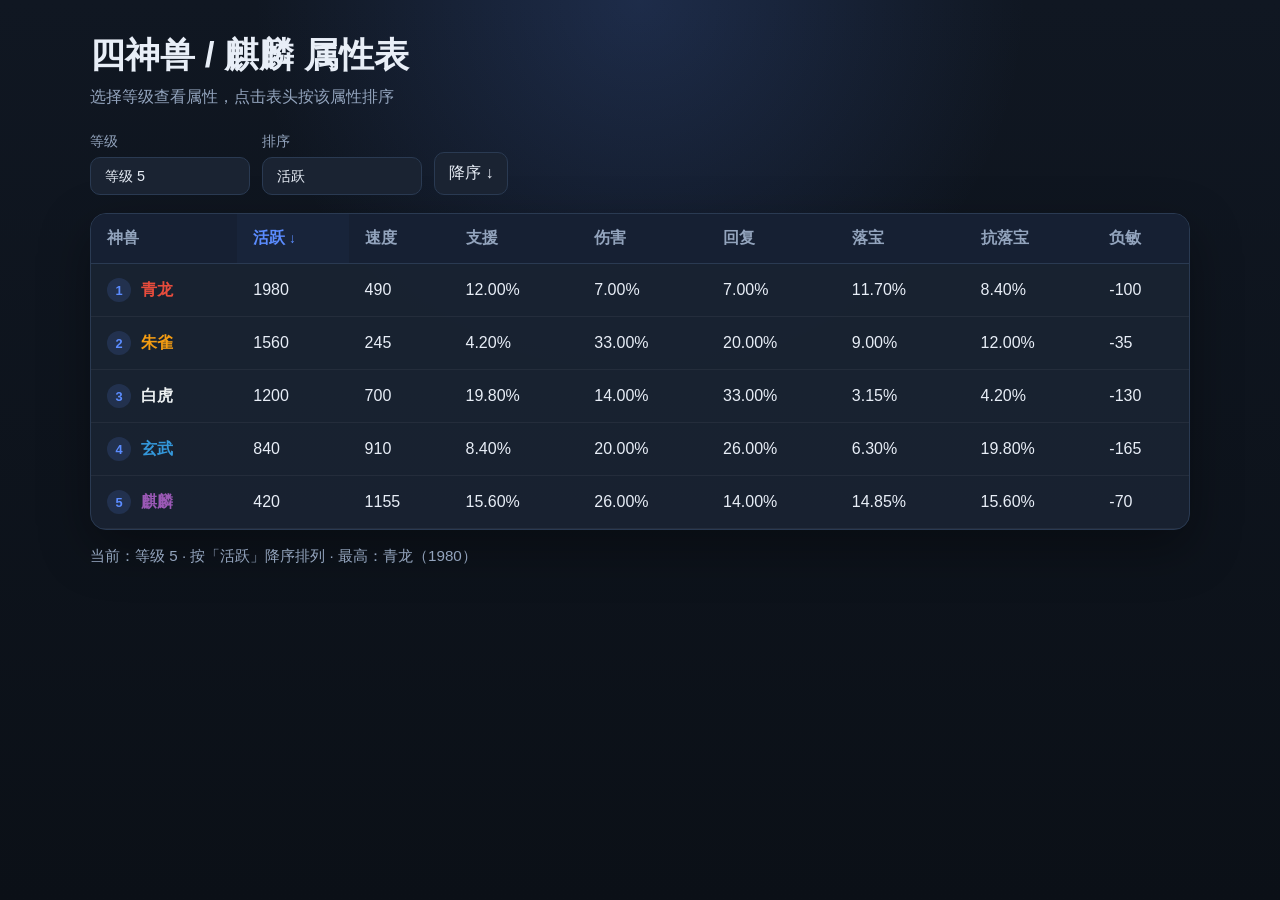
==== index.html @ 5a487a41 "Add shenshou stats viewer with level filter and sorting Co-authored-by: Cursor <cursoragent@cursor.c" ====
<!DOCTYPE html>
<html lang="zh-CN">
<head>
  <meta charset="UTF-8">
  <meta name="viewport" content="width=device-width, initial-scale=1.0">
  <title>四神兽 / 麒麟 属性表</title>
  <link rel="stylesheet" href="styles.css">
</head>
<body>
  <div class="page">
    <header class="header">
      <h1>四神兽 / 麒麟 属性表</h1>
      <p class="subtitle">选择等级查看属性，点击表头按该属性排序</p>
    </header>

    <section class="controls">
      <label class="control">
        <span>等级</span>
        <select id="levelSelect" aria-label="选择等级"></select>
      </label>

      <label class="control">
        <span>排序</span>
        <select id="sortSelect" aria-label="选择排序属性">
          <option value="name">神兽名称</option>
          <option value="activity">活跃</option>
          <option value="speed">速度</option>
          <option value="support">支援</option>
          <option value="damage">伤害</option>
          <option value="recovery">回复</option>
          <option value="drop">落宝</option>
          <option value="dropResist">抗落宝</option>
          <option value="negativeAgility">负敏</option>
        </select>
      </label>

      <button id="sortOrderBtn" type="button" class="order-btn" aria-label="切换排序方向">
        降序 ↓
      </button>
    </section>

    <div class="table-wrap">
      <table id="statsTable">
        <thead>
          <tr>
            <th data-key="name">神兽</th>
            <th data-key="activity">活跃</th>
            <th data-key="speed">速度</th>
            <th data-key="support">支援</th>
            <th data-key="damage">伤害</th>
            <th data-key="recovery">回复</th>
            <th data-key="drop">落宝</th>
            <th data-key="dropResist">抗落宝</th>
            <th data-key="negativeAgility">负敏</th>
          </tr>
        </thead>
        <tbody id="statsBody"></tbody>
      </table>
    </div>

    <footer class="footer">
      <p id="summaryText"></p>
    </footer>
  </div>

  <script src="data.js"></script>
  <script src="app.js"></script>
</body>
</html>
---- styles.css ----
:root {
  --bg: #0f1419;
  --panel: #1a2332;
  --panel-border: #2a3a52;
  --text: #e8eef7;
  --muted: #93a4bd;
  --accent: #5b8cff;
  --accent-soft: rgba(91, 140, 255, 0.15);
  --row-hover: rgba(255, 255, 255, 0.04);
  --shadow: 0 18px 50px rgba(0, 0, 0, 0.35);
}

* {
  box-sizing: border-box;
}

body {
  margin: 0;
  min-height: 100vh;
  font-family: "Segoe UI", "PingFang SC", "Microsoft YaHei", sans-serif;
  color: var(--text);
  background:
    radial-gradient(circle at top, rgba(91, 140, 255, 0.18), transparent 35%),
    linear-gradient(180deg, #101722 0%, #0b1017 100%);
}

.page {
  width: min(1100px, calc(100% - 32px));
  margin: 0 auto;
  padding: 32px 0 48px;
}

.header h1 {
  margin: 0 0 8px;
  font-size: clamp(1.6rem, 3vw, 2.2rem);
}

.subtitle {
  margin: 0;
  color: var(--muted);
}

.controls {
  display: flex;
  flex-wrap: wrap;
  gap: 12px;
  margin: 24px 0 18px;
}

.control {
  display: flex;
  flex-direction: column;
  gap: 6px;
  min-width: 160px;
  color: var(--muted);
  font-size: 0.9rem;
}

.control select,
.order-btn {
  appearance: none;
  border: 1px solid var(--panel-border);
  border-radius: 10px;
  background: var(--panel);
  color: var(--text);
  padding: 10px 14px;
  font: inherit;
}

.order-btn {
  align-self: flex-end;
  cursor: pointer;
  transition: background 0.15s ease, border-color 0.15s ease;
}

.order-btn:hover,
.control select:hover {
  border-color: var(--accent);
}

.table-wrap {
  overflow: auto;
  border: 1px solid var(--panel-border);
  border-radius: 16px;
  background: rgba(26, 35, 50, 0.92);
  box-shadow: var(--shadow);
}

table {
  width: 100%;
  border-collapse: collapse;
  min-width: 860px;
}

th,
td {
  padding: 14px 16px;
  text-align: left;
  white-space: nowrap;
}

th {
  position: sticky;
  top: 0;
  z-index: 1;
  background: #162033;
  color: var(--muted);
  font-weight: 600;
  cursor: pointer;
  user-select: none;
  border-bottom: 1px solid var(--panel-border);
}

th:hover {
  color: var(--text);
}

th.sorted {
  color: var(--accent);
  background: #18243a;
}

th.sorted::after {
  content: " " attr(data-order);
  font-size: 0.85rem;
}

tbody tr {
  border-bottom: 1px solid rgba(255, 255, 255, 0.05);
}

tbody tr:hover {
  background: var(--row-hover);
}

.name-cell {
  display: flex;
  align-items: center;
  gap: 10px;
  font-weight: 600;
}

.rank {
  display: inline-flex;
  align-items: center;
  justify-content: center;
  width: 24px;
  height: 24px;
  border-radius: 999px;
  background: var(--accent-soft);
  color: var(--accent);
  font-size: 0.8rem;
}

.creature-name {
  color: var(--creature-color, var(--text));
}

.footer {
  margin-top: 16px;
  color: var(--muted);
  font-size: 0.95rem;
}

@media (max-width: 640px) {
  .page {
    width: min(100%, calc(100% - 20px));
    padding-top: 20px;
  }

  .order-btn {
    width: 100%;
  }
}
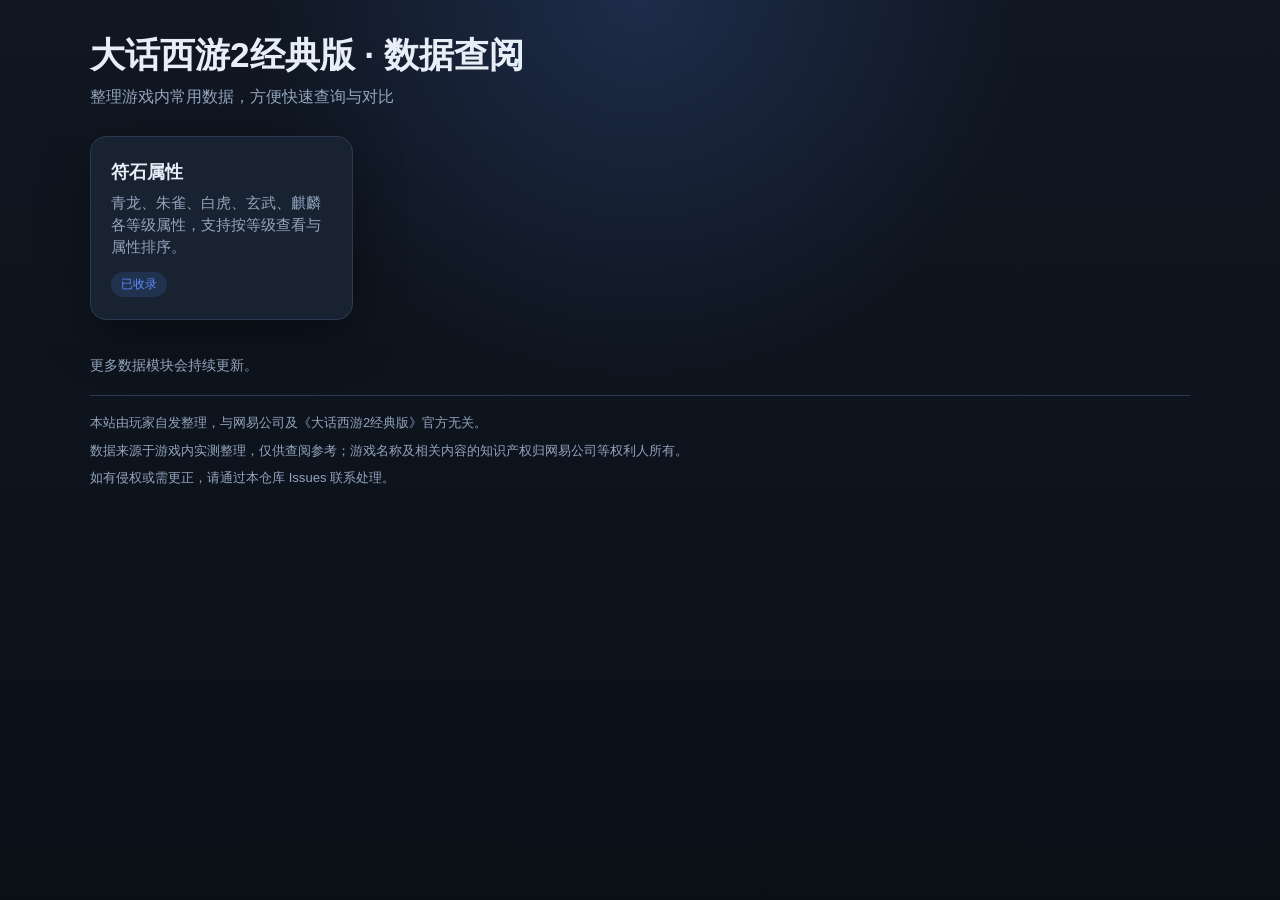
==== commit f5296b5b: "Restructure as multi-module data site and update README links. Move fushi stats into fushi/, add sha" ====
--- a/index.html
+++ b/index.html
@@ -3,67 +3,41 @@
 <head>
   <meta charset="UTF-8">
   <meta name="viewport" content="width=device-width, initial-scale=1.0">
-  <title>四神兽 / 麒麟 属性表</title>
-  <link rel="stylesheet" href="styles.css">
+  <title>大话西游2经典版 · 数据查阅</title>
+  <link rel="stylesheet" href="assets/common.css">
+  <link rel="stylesheet" href="assets/side-decor.css">
+  <link rel="stylesheet" href="assets/home.css">
 </head>
 <body>
+  <div class="side-decor side-decor-left" aria-hidden="true">
+    <img src="assets/images/decor-left.png" alt="">
+  </div>
+  <div class="side-decor side-decor-right" aria-hidden="true">
+    <img src="assets/images/decor-right.png" alt="">
+  </div>
+
   <div class="page">
     <header class="header">
-      <h1>四神兽 / 麒麟 属性表</h1>
-      <p class="subtitle">选择等级查看属性，点击表头按该属性排序</p>
+      <h1>大话西游2经典版 · 数据查阅</h1>
+      <p class="subtitle">整理游戏内常用数据，方便快速查询与对比</p>
     </header>
 
-    <section class="controls">
-      <label class="control">
-        <span>等级</span>
-        <select id="levelSelect" aria-label="选择等级"></select>
-      </label>
+    <nav class="catalog" aria-label="数据目录">
+      <a class="catalog-card" href="fushi/">
+        <h2>符石属性</h2>
+        <p>青龙、朱雀、白虎、玄武、麒麟各等级属性，支持按等级查看与属性排序。</p>
+        <span class="catalog-tag">已收录</span>
+      </a>
+    </nav>
 
-      <label class="control">
-        <span>排序</span>
-        <select id="sortSelect" aria-label="选择排序属性">
-          <option value="name">神兽名称</option>
-          <option value="activity">活跃</option>
-          <option value="speed">速度</option>
-          <option value="support">支援</option>
-          <option value="damage">伤害</option>
-          <option value="recovery">回复</option>
-          <option value="drop">落宝</option>
-          <option value="dropResist">抗落宝</option>
-          <option value="negativeAgility">负敏</option>
-        </select>
-      </label>
-
-      <button id="sortOrderBtn" type="button" class="order-btn" aria-label="切换排序方向">
-        降序 ↓
-      </button>
-    </section>
-
-    <div class="table-wrap">
-      <table id="statsTable">
-        <thead>
-          <tr>
-            <th data-key="name">神兽</th>
-            <th data-key="activity">活跃</th>
-            <th data-key="speed">速度</th>
-            <th data-key="support">支援</th>
-            <th data-key="damage">伤害</th>
-            <th data-key="recovery">回复</th>
-            <th data-key="drop">落宝</th>
-            <th data-key="dropResist">抗落宝</th>
-            <th data-key="negativeAgility">负敏</th>
-          </tr>
-        </thead>
-        <tbody id="statsBody"></tbody>
-      </table>
-    </div>
-
-    <footer class="footer">
-      <p id="summaryText"></p>
+    <footer class="site-footer">
+      <p>更多数据模块会持续更新。</p>
+      <div class="disclaimer" role="note" aria-label="免责声明">
+        <p>本站由玩家自发整理，与网易公司及《大话西游2经典版》官方无关。</p>
+        <p>数据来源于游戏内实测整理，仅供查阅参考；游戏名称及相关内容的知识产权归网易公司等权利人所有。</p>
+        <p>如有侵权或需更正，请通过本仓库 Issues 联系处理。</p>
+      </div>
     </footer>
   </div>
-
-  <script src="data.js"></script>
-  <script src="app.js"></script>
 </body>
 </html>
--- a/assets/common.css
+++ b/assets/common.css
@@ -0,0 +1,104 @@
+:root {
+  --bg: #0f1419;
+  --panel: #1a2332;
+  --panel-border: #2a3a52;
+  --text: #e8eef7;
+  --muted: #93a4bd;
+  --accent: #5b8cff;
+  --accent-soft: rgba(91, 140, 255, 0.15);
+  --row-hover: rgba(255, 255, 255, 0.04);
+  --shadow: 0 18px 50px rgba(0, 0, 0, 0.35);
+  --back-bar-body: 56px;
+  --back-bar-gap: 12px;
+}
+
+* {
+  box-sizing: border-box;
+}
+
+html {
+  -webkit-text-size-adjust: 100%;
+}
+
+body {
+  margin: 0;
+  min-height: 100vh;
+  min-height: 100dvh;
+  font-family: "Segoe UI", "PingFang SC", "Microsoft YaHei", sans-serif;
+  color: var(--text);
+  background:
+    radial-gradient(circle at top, rgba(91, 140, 255, 0.18), transparent 35%),
+    linear-gradient(180deg, #101722 0%, #0b1017 100%);
+}
+
+.page {
+  width: min(1100px, calc(100% - 32px));
+  margin: 0 auto;
+  padding: 32px 0 48px;
+}
+
+.header h1 {
+  margin: 0 0 8px;
+  font-size: clamp(1.6rem, 3vw, 2.2rem);
+}
+
+.subtitle {
+  margin: 0;
+  color: var(--muted);
+}
+
+.back-link {
+  display: inline-flex;
+  align-items: center;
+  color: var(--muted);
+  text-decoration: none;
+  font-size: 0.95rem;
+  transition: color 0.15s ease;
+}
+
+.back-link:hover {
+  color: var(--accent);
+}
+
+@media (max-width: 768px) {
+  :root {
+    --back-bar-body: 64px;
+    --back-bar-gap: 10px;
+  }
+
+  .page {
+    width: 100%;
+    padding:
+      16px
+      max(16px, env(safe-area-inset-right))
+      max(28px, env(safe-area-inset-bottom))
+      max(16px, env(safe-area-inset-left));
+  }
+
+  .header h1 {
+    font-size: clamp(1.35rem, 6vw, 1.75rem);
+    line-height: 1.35;
+  }
+
+  .subtitle {
+    font-size: 0.9rem;
+    line-height: 1.55;
+  }
+}
+
+.disclaimer {
+  margin-top: 20px;
+  padding-top: 16px;
+  border-top: 1px solid var(--panel-border);
+  color: var(--muted);
+  font-size: 0.82rem;
+  line-height: 1.65;
+}
+
+.disclaimer p {
+  margin: 0 0 0.45em;
+}
+
+.disclaimer p:last-child {
+  margin-bottom: 0;
+}
--- a/assets/side-decor.css
+++ b/assets/side-decor.css
@@ -0,0 +1,61 @@
+/* PC 宽屏两侧装饰，窄屏隐藏 */
+.side-decor {
+  display: none;
+}
+
+@media (min-width: 1320px) {
+  .side-decor {
+    display: flex;
+    position: fixed;
+    top: 0;
+    bottom: 0;
+    height: 100vh;
+    height: 100dvh;
+    width: calc((100vw - min(1100px, calc(100% - 32px))) / 2 - 12px);
+    max-width: 340px;
+    z-index: 0;
+    pointer-events: none;
+    overflow: hidden;
+  }
+
+  .side-decor-left {
+    left: 0;
+    padding-left: max(8px, env(safe-area-inset-left));
+  }
+
+  .side-decor-right {
+    right: 0;
+    padding-right: max(8px, env(safe-area-inset-right));
+  }
+
+  .side-decor img {
+    display: block;
+    width: 100%;
+    height: 100%;
+    object-fit: cover;
+    opacity: 0.92;
+    filter: drop-shadow(0 12px 32px rgba(0, 0, 0, 0.45));
+  }
+
+  .side-decor-left img {
+    object-position: 75% center;
+    -webkit-mask-image: linear-gradient(to right, #000 50%, transparent);
+    mask-image: linear-gradient(to right, #000 50%, transparent);
+  }
+
+  .side-decor-right img {
+    object-position: 25% center;
+    -webkit-mask-image: linear-gradient(to left, #000 50%, transparent);
+    mask-image: linear-gradient(to left, #000 50%, transparent);
+  }
+
+  .page,
+  .back-bar {
+    position: relative;
+    z-index: 1;
+  }
+
+  .back-bar {
+    z-index: 100;
+  }
+}
--- a/assets/home.css
+++ b/assets/home.css
@@ -0,0 +1,83 @@
+.catalog {
+  display: grid;
+  grid-template-columns: repeat(auto-fill, minmax(260px, 1fr));
+  gap: 16px;
+  margin-top: 28px;
+}
+
+.catalog-card {
+  display: block;
+  padding: 22px 20px;
+  border: 1px solid var(--panel-border);
+  border-radius: 16px;
+  background: rgba(26, 35, 50, 0.92);
+  box-shadow: var(--shadow);
+  color: inherit;
+  text-decoration: none;
+  transition: border-color 0.15s ease, transform 0.15s ease;
+}
+
+.catalog-card:hover {
+  border-color: var(--accent);
+  transform: translateY(-2px);
+}
+
+.catalog-card h2 {
+  margin: 0 0 8px;
+  font-size: 1.15rem;
+}
+
+.catalog-card p {
+  margin: 0;
+  color: var(--muted);
+  font-size: 0.92rem;
+  line-height: 1.5;
+}
+
+.catalog-tag {
+  display: inline-block;
+  margin-top: 14px;
+  padding: 4px 10px;
+  border-radius: 999px;
+  background: var(--accent-soft);
+  color: var(--accent);
+  font-size: 0.78rem;
+}
+
+.site-footer {
+  margin-top: 36px;
+  color: var(--muted);
+  font-size: 0.9rem;
+}
+
+@media (max-width: 768px) {
+  .catalog {
+    grid-template-columns: 1fr;
+    gap: 12px;
+    margin-top: 20px;
+  }
+
+  .catalog-card {
+    padding: 18px 16px;
+    border-radius: 14px;
+  }
+
+  .catalog-card:active {
+    border-color: var(--accent);
+    transform: none;
+  }
+
+  .catalog-card h2 {
+    font-size: 1.08rem;
+  }
+
+  .site-footer {
+    margin-top: 28px;
+    font-size: 0.85rem;
+    line-height: 1.5;
+  }
+
+  .site-footer .disclaimer {
+    font-size: 0.78rem;
+  }
+}
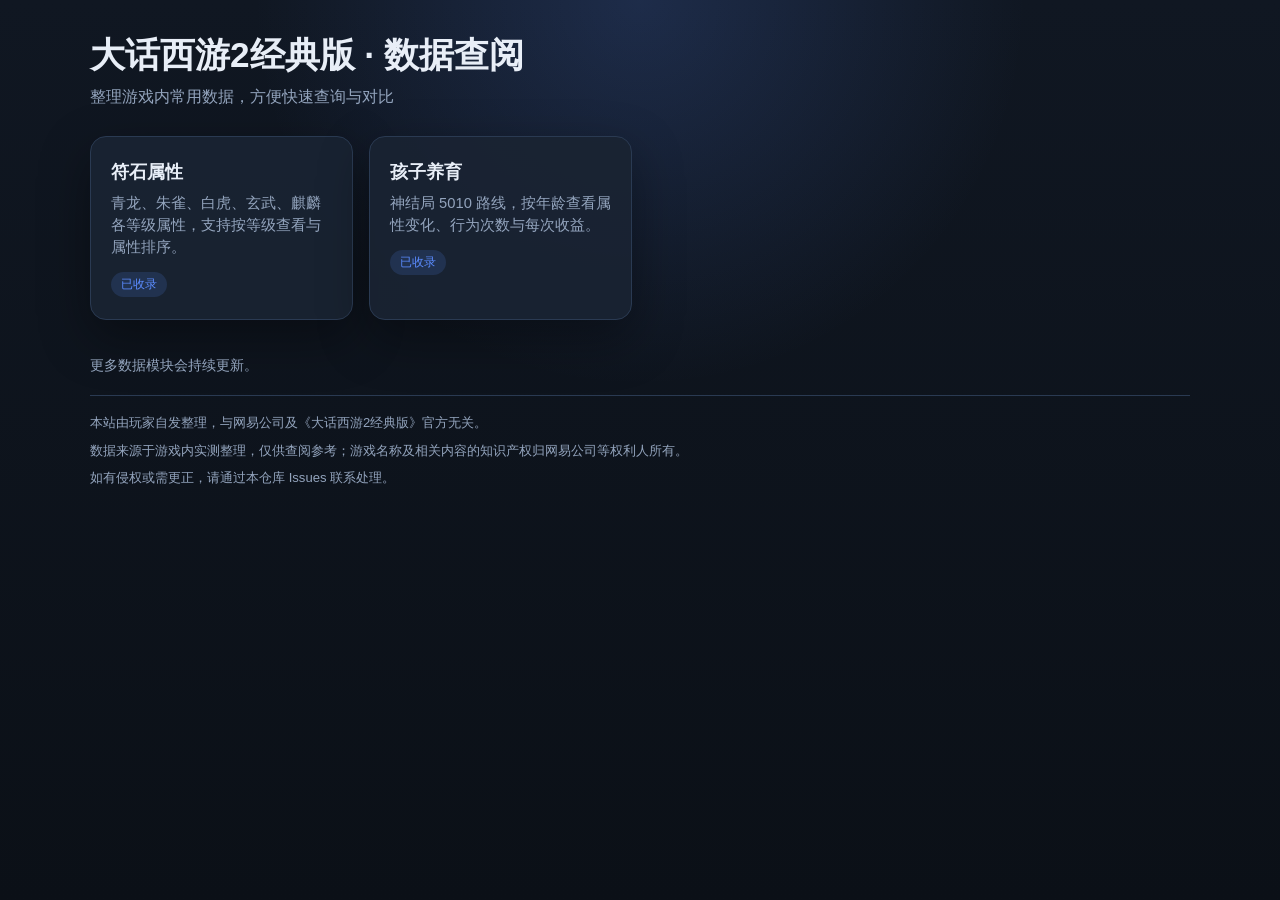
==== commit ff86a4ed: "添加孩子养育模块，支持按年龄段分步查看神结局 5010 攻略 Co-authored-by: Cursor <cursoragent@cursor.com>" ====
--- a/index.html
+++ b/index.html
@@ -9,13 +9,6 @@
   <link rel="stylesheet" href="assets/home.css">
 </head>
 <body>
-  <div class="side-decor side-decor-left" aria-hidden="true">
-    <img src="assets/images/decor-left.png" alt="">
-  </div>
-  <div class="side-decor side-decor-right" aria-hidden="true">
-    <img src="assets/images/decor-right.png" alt="">
-  </div>
-
   <div class="page">
     <header class="header">
       <h1>大话西游2经典版 · 数据查阅</h1>
@@ -26,6 +19,11 @@
       <a class="catalog-card" href="fushi/">
         <h2>符石属性</h2>
         <p>青龙、朱雀、白虎、玄武、麒麟各等级属性，支持按等级查看与属性排序。</p>
+        <span class="catalog-tag">已收录</span>
+      </a>
+      <a class="catalog-card" href="haizi/">
+        <h2>孩子养育</h2>
+        <p>神结局 5010 路线，按年龄查看属性变化、行为次数与每次收益。</p>
         <span class="catalog-tag">已收录</span>
       </a>
     </nav>
@@ -39,5 +37,13 @@
       </div>
     </footer>
   </div>
+
+  <div class="side-decor side-decor-left" aria-hidden="true">
+    <img data-src="assets/images/decor-left.png" alt="" decoding="async" fetchpriority="low">
+  </div>
+  <div class="side-decor side-decor-right" aria-hidden="true">
+    <img data-src="assets/images/decor-right.png" alt="" decoding="async" fetchpriority="low">
+  </div>
+  <script src="assets/side-decor.js" defer></script>
 </body>
 </html>
--- a/assets/side-decor.css
+++ b/assets/side-decor.css
@@ -49,13 +49,8 @@
     mask-image: linear-gradient(to left, #000 50%, transparent);
   }
 
-  .page,
-  .back-bar {
+  .page {
     position: relative;
     z-index: 1;
   }
-
-  .back-bar {
-    z-index: 100;
-  }
 }
